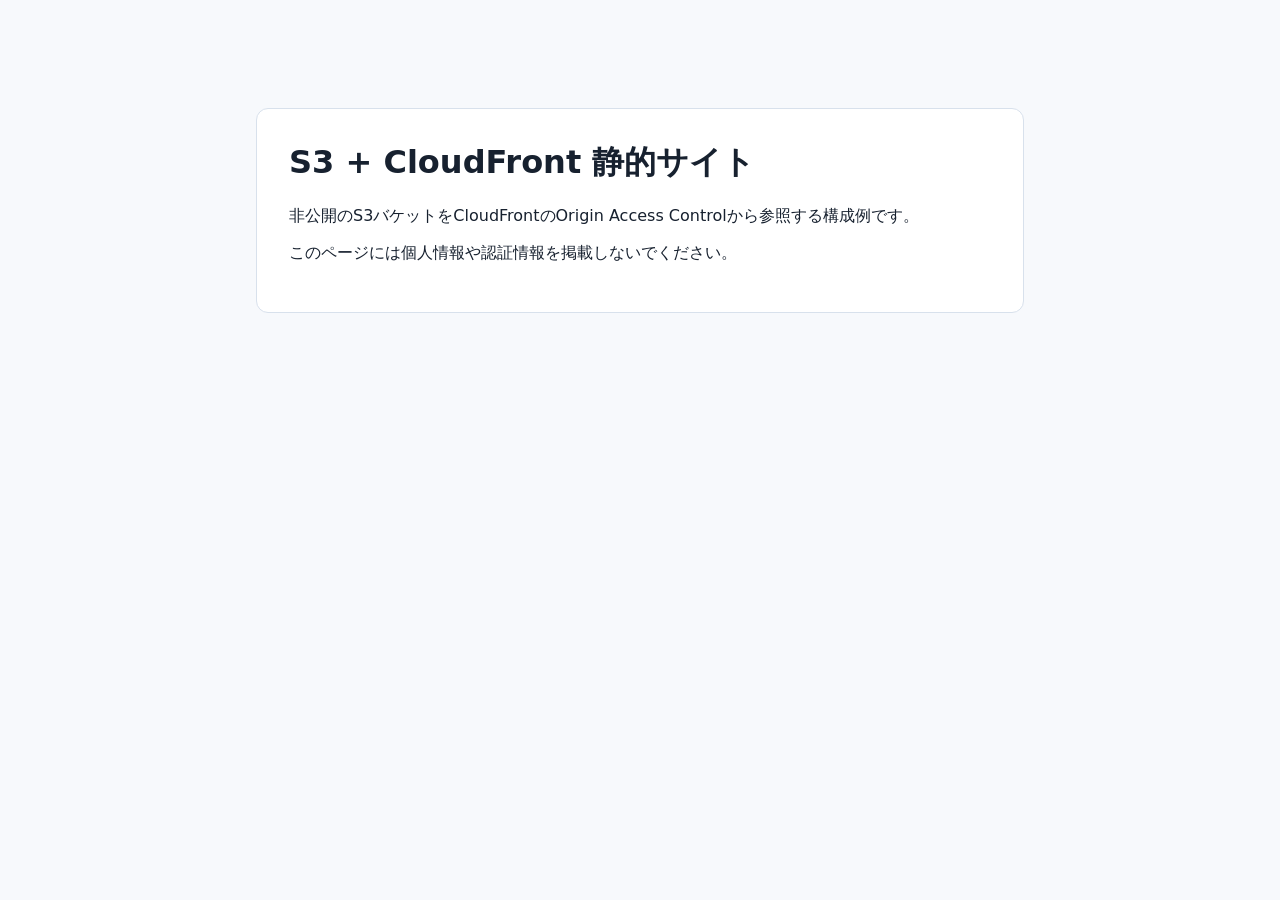
==== site/index.html @ c98c2e05 "Add private S3 and CloudFront OAC CloudFormation site" ====
<!doctype html>
<html lang="ja">
<head>
  <meta charset="utf-8">
  <meta name="viewport" content="width=device-width, initial-scale=1">
  <title>S3 + CloudFront 静的サイト</title>
  <link rel="stylesheet" href="styles.css">
</head>
<body>
  <main>
    <h1>S3 + CloudFront 静的サイト</h1>
    <p>非公開のS3バケットをCloudFrontのOrigin Access Controlから参照する構成例です。</p>
    <p>このページには個人情報や認証情報を掲載しないでください。</p>
  </main>
</body>
</html>
---- site/styles.css ----
:root {
  color-scheme: light;
  font-family: system-ui, -apple-system, "Segoe UI", sans-serif;
  color: #17212f;
  background: #f7f9fc;
}

body {
  margin: 0;
}

main {
  box-sizing: border-box;
  max-width: 48rem;
  margin: 12vh auto;
  padding: 2rem;
  background: #fff;
  border: 1px solid #d8e1ec;
  border-radius: .75rem;
}

h1 {
  margin-top: 0;
}

a {
  color: #075ab4;
}
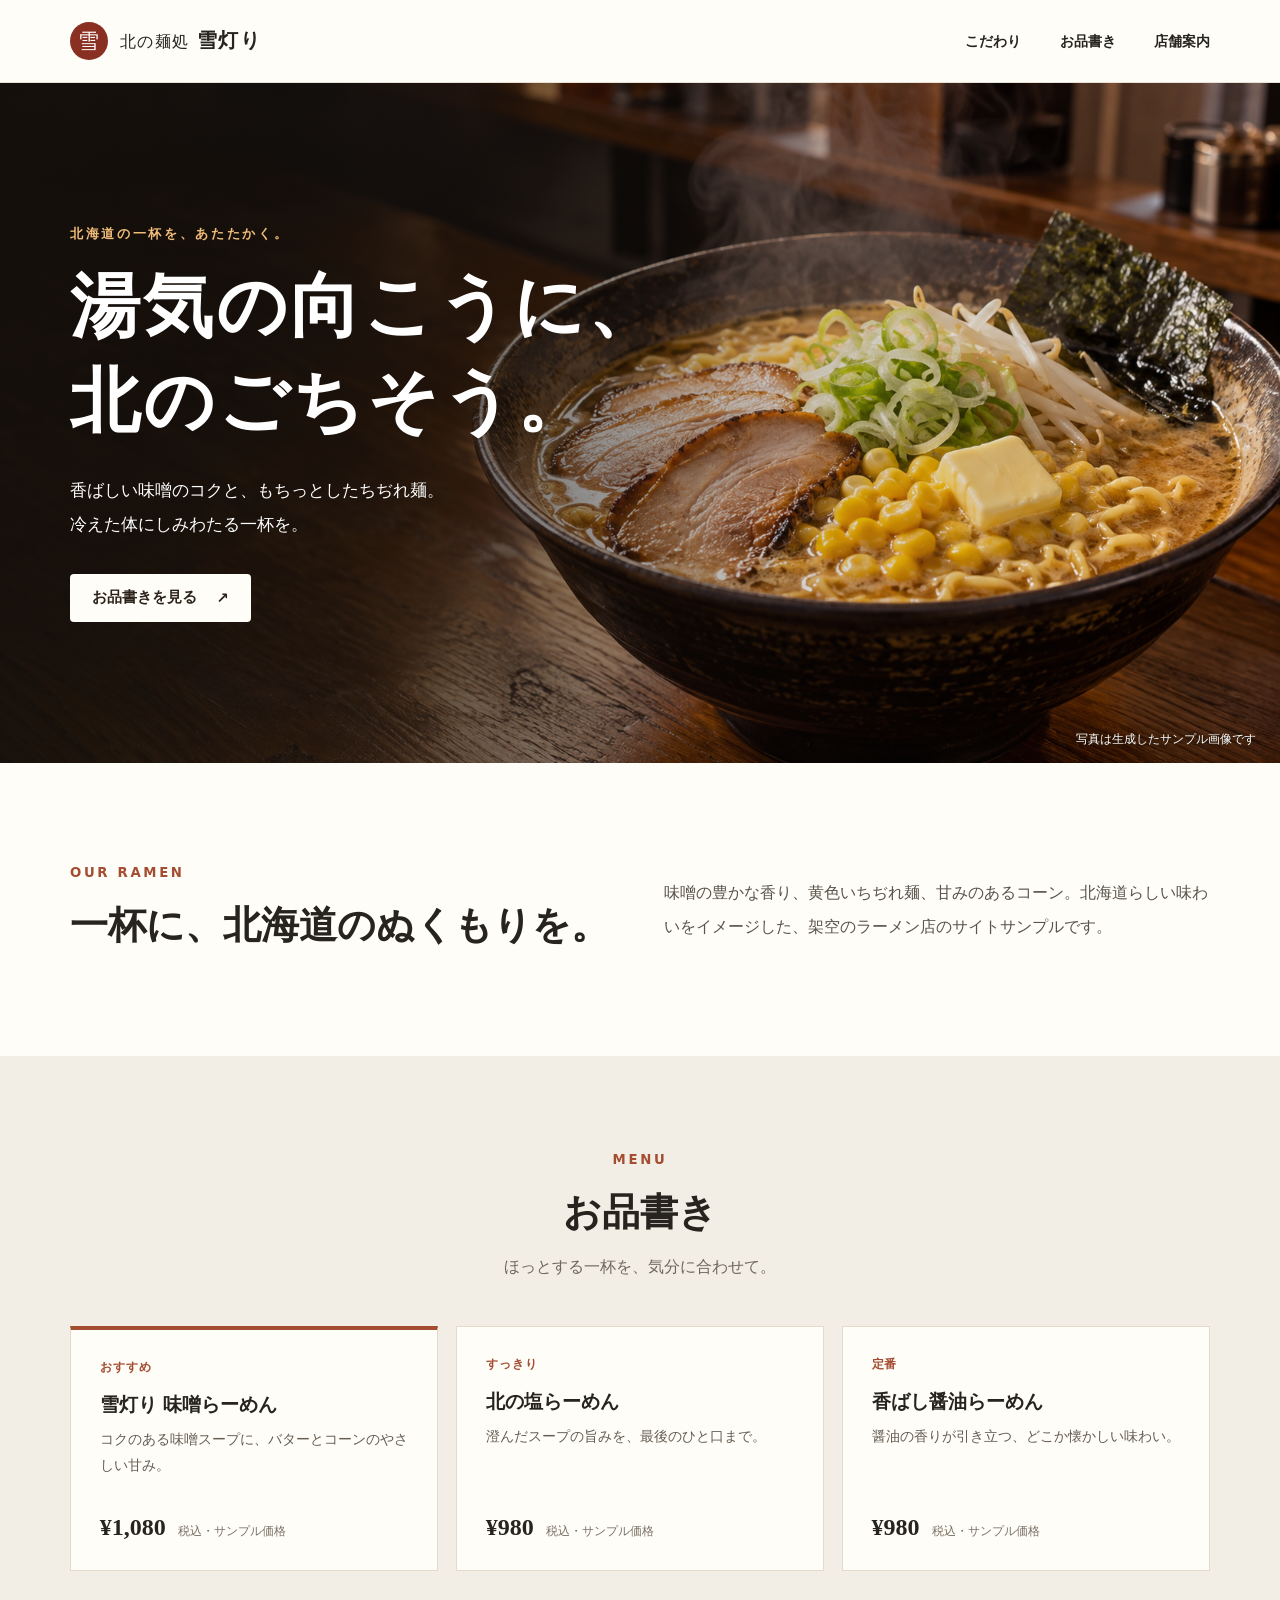
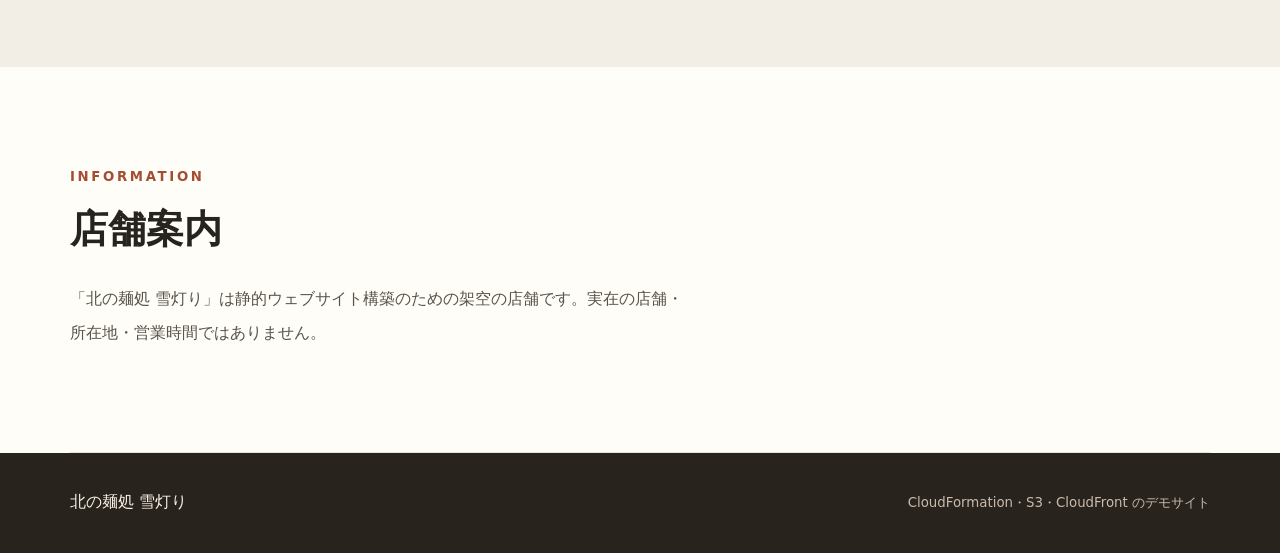
==== commit 62a510d6: "Add Hokkaido ramen sample site and upload guide" ====
--- a/site/index.html
+++ b/site/index.html
@@ -3,14 +3,90 @@
 <head>
   <meta charset="utf-8">
   <meta name="viewport" content="width=device-width, initial-scale=1">
-  <title>S3 + CloudFront 静的サイト</title>
+  <meta name="description" content="北海道の架空のラーメン店を題材にした、S3とCloudFrontの静的サイトサンプルです。">
+  <meta name="robots" content="noindex, nofollow">
+  <title>北の麺処 雪灯り｜北海道ラーメン</title>
   <link rel="stylesheet" href="styles.css">
 </head>
 <body>
-  <main>
-    <h1>S3 + CloudFront 静的サイト</h1>
-    <p>非公開のS3バケットをCloudFrontのOrigin Access Controlから参照する構成例です。</p>
-    <p>このページには個人情報や認証情報を掲載しないでください。</p>
+  <header class="site-header">
+    <div class="header-inner">
+      <a class="brand" href="#top" aria-label="北の麺処 雪灯り トップへ">
+        <span class="brand-mark" aria-hidden="true">雪</span>
+        <span>北の麺処 <strong>雪灯り</strong></span>
+      </a>
+      <nav aria-label="ページ内ナビゲーション">
+        <a href="#about">こだわり</a>
+        <a href="#menu">お品書き</a>
+        <a href="#information">店舗案内</a>
+      </nav>
+    </div>
+  </header>
+
+  <main id="top">
+    <section class="hero" aria-labelledby="hero-title">
+      <img class="hero-image" src="images/hokkaido-miso-ramen.png" alt="湯気の立つ、チャーシューとコーン、バターをのせた味噌ラーメン" fetchpriority="high">
+      <div class="hero-content">
+        <p class="eyebrow">北海道の一杯を、あたたかく。</p>
+        <h1 id="hero-title">湯気の向こうに、<br>北のごちそう。</h1>
+        <p class="hero-copy">香ばしい味噌のコクと、もちっとしたちぢれ麺。<br>冷えた体にしみわたる一杯を。</p>
+        <a class="button" href="#menu">お品書きを見る <span aria-hidden="true">↗</span></a>
+      </div>
+      <p class="hero-caption">写真は生成したサンプル画像です</p>
+    </section>
+
+    <section class="intro section-shell" id="about" aria-labelledby="about-title">
+      <div class="section-heading">
+        <p class="eyebrow">OUR RAMEN</p>
+        <h2 id="about-title">一杯に、北海道のぬくもりを。</h2>
+      </div>
+      <p>味噌の豊かな香り、黄色いちぢれ麺、甘みのあるコーン。北海道らしい味わいをイメージした、架空のラーメン店のサイトサンプルです。</p>
+    </section>
+
+    <section class="menu-section" id="menu" aria-labelledby="menu-title">
+      <div class="section-shell">
+        <div class="section-heading centered">
+          <p class="eyebrow">MENU</p>
+          <h2 id="menu-title">お品書き</h2>
+          <p>ほっとする一杯を、気分に合わせて。</p>
+        </div>
+        <div class="menu-grid">
+          <article class="menu-item featured">
+            <span class="menu-label">おすすめ</span>
+            <h3>雪灯り 味噌らーめん</h3>
+            <p>コクのある味噌スープに、バターとコーンのやさしい甘み。</p>
+            <p class="price">¥1,080 <span>税込・サンプル価格</span></p>
+          </article>
+          <article class="menu-item">
+            <span class="menu-label">すっきり</span>
+            <h3>北の塩らーめん</h3>
+            <p>澄んだスープの旨みを、最後のひと口まで。</p>
+            <p class="price">¥980 <span>税込・サンプル価格</span></p>
+          </article>
+          <article class="menu-item">
+            <span class="menu-label">定番</span>
+            <h3>香ばし醤油らーめん</h3>
+            <p>醤油の香りが引き立つ、どこか懐かしい味わい。</p>
+            <p class="price">¥980 <span>税込・サンプル価格</span></p>
+          </article>
+        </div>
+      </div>
+    </section>
+
+    <section class="information section-shell" id="information" aria-labelledby="information-title">
+      <div class="section-heading">
+        <p class="eyebrow">INFORMATION</p>
+        <h2 id="information-title">店舗案内</h2>
+      </div>
+      <p>「北の麺処 雪灯り」は静的ウェブサイト構築のための架空の店舗です。実在の店舗・所在地・営業時間ではありません。</p>
+    </section>
   </main>
+
+  <footer class="site-footer">
+    <div class="section-shell footer-inner">
+      <span>北の麺処 雪灯り</span>
+      <small>CloudFormation・S3・CloudFront のデモサイト</small>
+    </div>
+  </footer>
 </body>
 </html>
--- a/site/styles.css
+++ b/site/styles.css
@@ -1,28 +1,78 @@
 :root {
   color-scheme: light;
-  font-family: system-ui, -apple-system, "Segoe UI", sans-serif;
-  color: #17212f;
-  background: #f7f9fc;
+  font-family: "Noto Sans JP", "Hiragino Kaku Gothic ProN", "Yu Gothic", system-ui, sans-serif;
+  color: #27241f;
+  background: #fffdf8;
+  scroll-behavior: smooth;
 }
 
-body {
-  margin: 0;
+* { box-sizing: border-box; }
+body { margin: 0; }
+a { color: inherit; }
+img { max-width: 100%; }
+
+.section-shell, .header-inner { width: min(100% - 3rem, 1140px); margin-inline: auto; }
+.site-header { position: relative; z-index: 2; background: #fffdf8; border-bottom: 1px solid #e8e2d5; }
+.header-inner { min-height: 82px; display: flex; align-items: center; justify-content: space-between; gap: 2rem; }
+.brand { display: inline-flex; align-items: center; gap: .7rem; text-decoration: none; font-size: 1rem; letter-spacing: .1em; white-space: nowrap; }
+.brand strong { font-size: 1.22rem; }
+.brand-mark { display: grid; place-items: center; width: 2.4rem; height: 2.4rem; border-radius: 50%; background: #8a3022; color: #fff; font-family: serif; font-size: 1.3rem; }
+nav { display: flex; flex-wrap: wrap; gap: clamp(1rem, 3vw, 2.5rem); }
+nav a { font-size: .88rem; font-weight: 700; text-decoration: none; }
+nav a:hover, nav a:focus-visible { color: #a34a2d; text-decoration: underline; text-underline-offset: .35em; }
+
+.hero { position: relative; min-height: min(680px, 72vw); display: flex; align-items: center; overflow: hidden; background: #211912; color: #fff; }
+.hero::before { content: ""; position: absolute; z-index: 1; inset: 0; background: linear-gradient(90deg, rgba(20, 15, 11, .93) 0%, rgba(20, 15, 11, .74) 29%, rgba(20, 15, 11, .18) 63%, rgba(20, 15, 11, 0) 100%); }
+.hero-image { position: absolute; inset: 0; width: 100%; height: 100%; object-fit: cover; object-position: 60% center; }
+.hero-content { position: relative; z-index: 1; width: min(100% - 3rem, 1140px); margin: 5rem auto; }
+.eyebrow { margin: 0 0 1rem; color: #a44d31; font-size: .83rem; font-weight: 800; letter-spacing: .2em; text-transform: uppercase; }
+.hero .eyebrow { color: #f2bd79; }
+h1, h2, h3, p { overflow-wrap: anywhere; }
+h1 { margin: 0; font-size: clamp(2.4rem, 5.5vw, 4.6rem); line-height: 1.35; letter-spacing: .04em; }
+.hero-copy { margin: 1.5rem 0 2rem; line-height: 2; font-size: clamp(.93rem, 1.5vw, 1.08rem); }
+.button { display: inline-flex; align-items: center; gap: 1.25rem; padding: .9rem 1.35rem; background: #fffdf8; color: #2b2119; border-radius: 4px; font-size: .92rem; font-weight: 800; text-decoration: none; transition: background .2s, transform .2s; }
+.button:hover, .button:focus-visible { background: #f6d7aa; transform: translateY(-2px); }
+.hero-caption { position: absolute; z-index: 1; right: 1.5rem; bottom: 1rem; margin: 0; font-size: .72rem; color: #fff; text-shadow: 0 1px 3px #22190f; }
+
+.intro, .information { padding-block: clamp(4rem, 8vw, 7rem); }
+.intro { display: grid; grid-template-columns: 1fr 1fr; align-items: center; gap: 3rem; }
+.section-heading h2 { margin: 0; font-size: clamp(1.7rem, 3vw, 2.4rem); line-height: 1.5; }
+.intro > p, .information > p { max-width: 39rem; margin: 0; color: #595349; line-height: 2.1; }
+
+.menu-section { padding-block: clamp(4rem, 8vw, 6rem); background: #f3eee5; }
+.centered { text-align: center; }
+.centered > p:last-child { margin: 1rem 0 0; color: #6f675d; }
+.menu-grid { display: grid; grid-template-columns: repeat(3, minmax(0, 1fr)); gap: 1.1rem; margin-top: 3rem; }
+.menu-item { display: flex; flex-direction: column; min-height: 245px; padding: 1.8rem; background: #fffdf8; border: 1px solid #e5dac8; }
+.menu-item.featured { border-top: 4px solid #a44d31; }
+.menu-label { align-self: flex-start; color: #a44d31; font-size: .76rem; font-weight: 800; letter-spacing: .08em; }
+.menu-item h3 { margin: 1rem 0 .6rem; font-size: 1.2rem; }
+.menu-item > p:not(.price) { margin: 0; color: #655d52; font-size: .9rem; line-height: 1.8; }
+.price { margin: auto 0 0; padding-top: 1.3rem; font-family: Georgia, serif; font-size: 1.5rem; font-weight: 700; }
+.price span { margin-left: .4rem; font-family: inherit; color: #7b7165; font-size: .72rem; font-weight: 400; }
+
+.information { border-bottom: 1px solid #e8e2d5; }
+.information > p { margin-top: 1.5rem; }
+.site-footer { background: #29231d; color: #f9f1e6; }
+.footer-inner { min-height: 100px; display: flex; align-items: center; justify-content: space-between; gap: 1rem; }
+.site-footer small { color: #c9bbab; }
+
+.error-page { min-height: 100vh; display: grid; place-items: center; padding: 2rem; }
+.error-card { width: min(100%, 36rem); padding: 3rem; border: 1px solid #e5dac8; background: #fff; }
+.error-card h1 { font-size: 2rem; }
+.error-card p { line-height: 1.8; }
+.error-card a { color: #8a3022; font-weight: 700; }
+
+@media (max-width: 760px) {
+  .header-inner { min-height: 74px; flex-wrap: wrap; justify-content: center; padding-block: .75rem; gap: .7rem; }
+  nav { justify-content: center; width: 100%; gap: 1.2rem; }
+  .hero { min-height: 620px; align-items: flex-end; }
+  .hero::before { background: linear-gradient(0deg, rgba(20, 15, 11, .95) 0%, rgba(20, 15, 11, .6) 48%, rgba(20, 15, 11, .08) 100%); }
+  .hero-image { object-position: 63% center; }
+  .hero-content { margin: 0 auto 4rem; }
+  .hero-caption { right: 1rem; bottom: .7rem; }
+  .intro { grid-template-columns: 1fr; gap: 1rem; }
+  .menu-grid { grid-template-columns: 1fr; }
+  .menu-item { min-height: 210px; }
+  .footer-inner { flex-direction: column; justify-content: center; text-align: center; padding-block: 1.5rem; }
 }
-
-main {
-  box-sizing: border-box;
-  max-width: 48rem;
-  margin: 12vh auto;
-  padding: 2rem;
-  background: #fff;
-  border: 1px solid #d8e1ec;
-  border-radius: .75rem;
-}
-
-h1 {
-  margin-top: 0;
-}
-
-a {
-  color: #075ab4;
-}
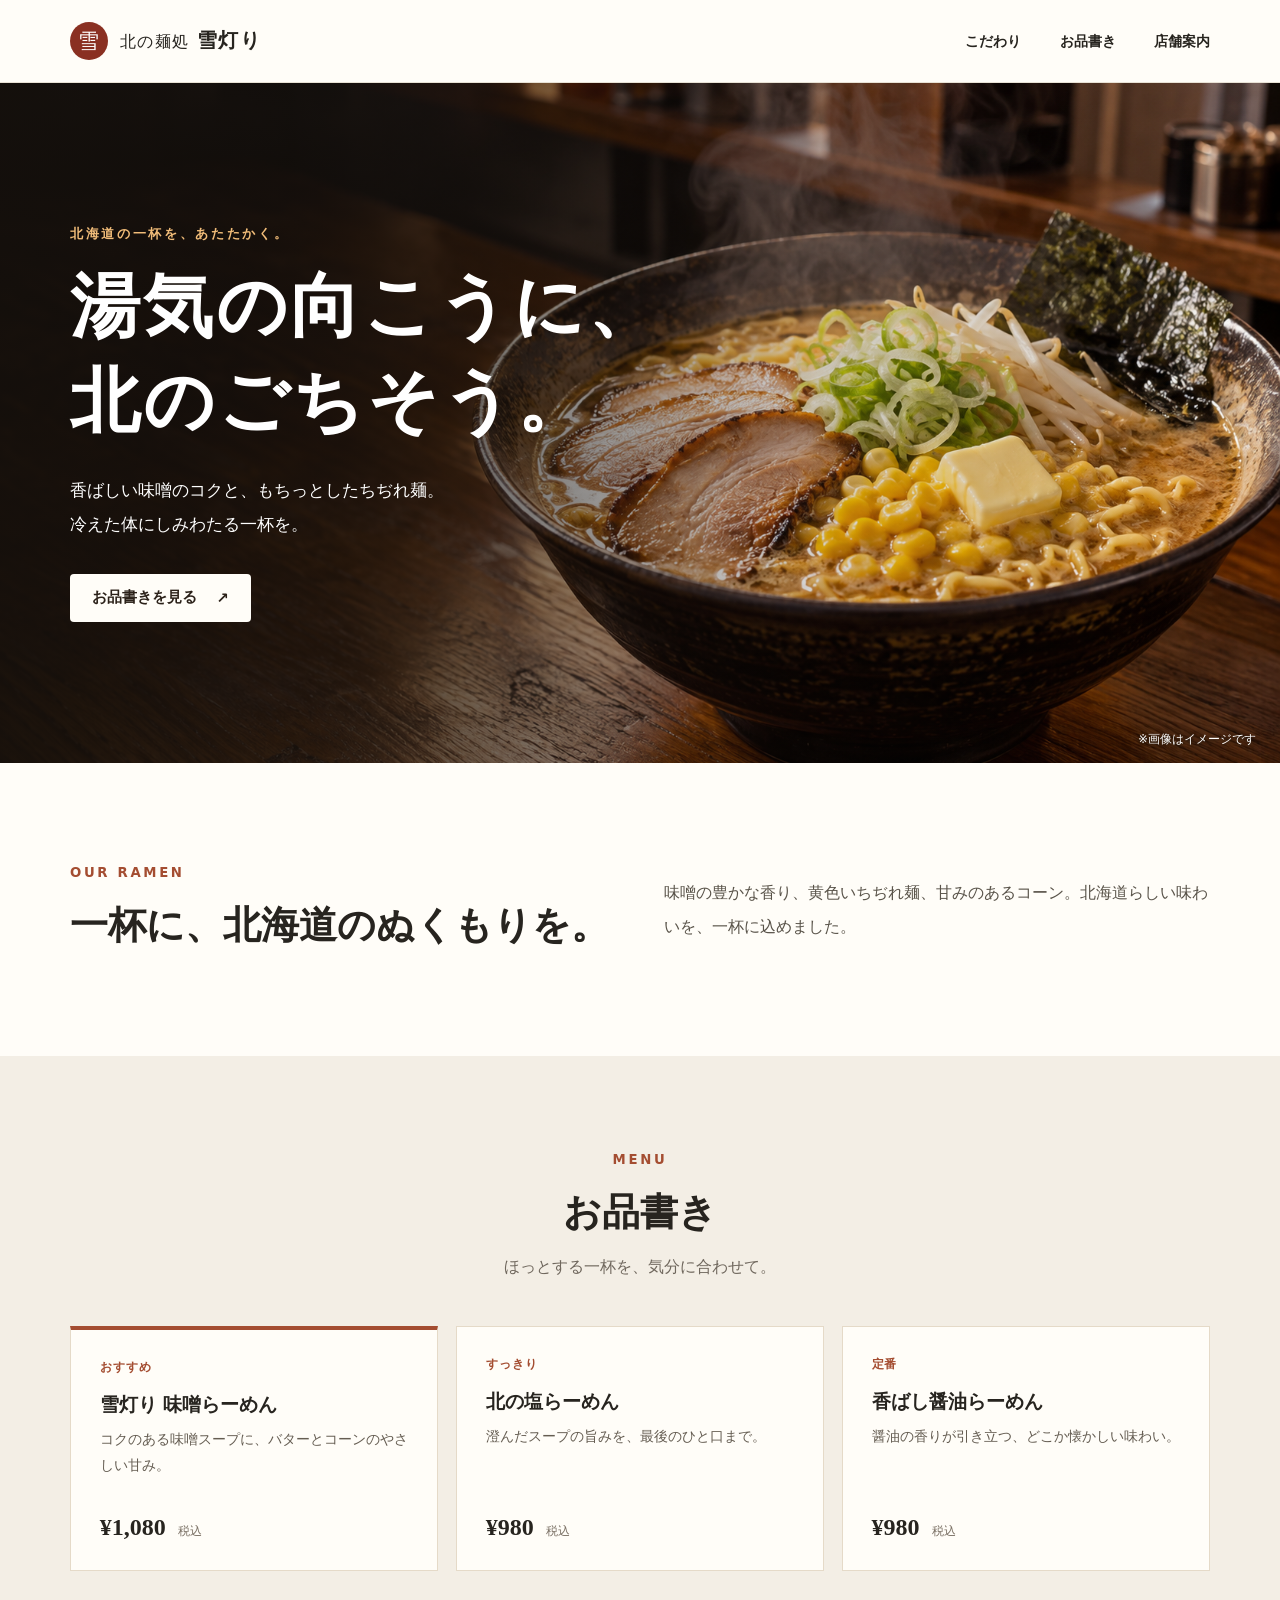
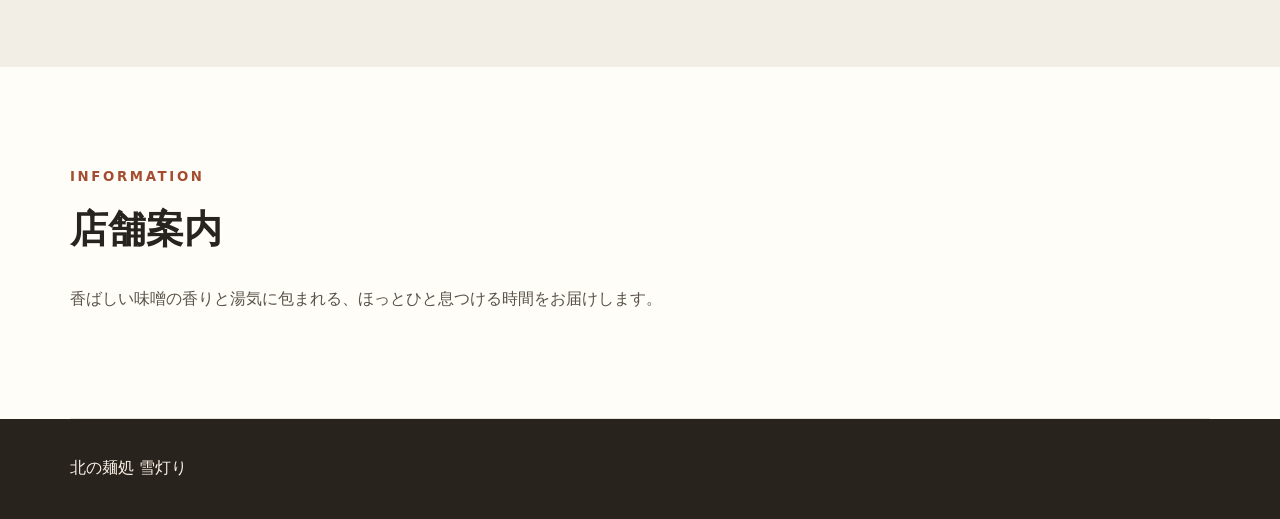
==== commit 8c8d4428: "Rename static site repository references and polish demo page" ====
--- a/site/index.html
+++ b/site/index.html
@@ -3,7 +3,7 @@
 <head>
   <meta charset="utf-8">
   <meta name="viewport" content="width=device-width, initial-scale=1">
-  <meta name="description" content="北海道の架空のラーメン店を題材にした、S3とCloudFrontの静的サイトサンプルです。">
+  <meta name="description" content="北の麺処 雪灯り。香ばしい味噌とちぢれ麺を楽しむ、北海道ラーメンのトップページ。">
   <meta name="robots" content="noindex, nofollow">
   <title>北の麺処 雪灯り｜北海道ラーメン</title>
   <link rel="stylesheet" href="styles.css">
@@ -32,7 +32,7 @@
         <p class="hero-copy">香ばしい味噌のコクと、もちっとしたちぢれ麺。<br>冷えた体にしみわたる一杯を。</p>
         <a class="button" href="#menu">お品書きを見る <span aria-hidden="true">↗</span></a>
       </div>
-      <p class="hero-caption">写真は生成したサンプル画像です</p>
+      <p class="hero-caption">※画像はイメージです</p>
     </section>
 
     <section class="intro section-shell" id="about" aria-labelledby="about-title">
@@ -40,7 +40,7 @@
         <p class="eyebrow">OUR RAMEN</p>
         <h2 id="about-title">一杯に、北海道のぬくもりを。</h2>
       </div>
-      <p>味噌の豊かな香り、黄色いちぢれ麺、甘みのあるコーン。北海道らしい味わいをイメージした、架空のラーメン店のサイトサンプルです。</p>
+      <p>味噌の豊かな香り、黄色いちぢれ麺、甘みのあるコーン。北海道らしい味わいを、一杯に込めました。</p>
     </section>
 
     <section class="menu-section" id="menu" aria-labelledby="menu-title">
@@ -55,19 +55,19 @@
             <span class="menu-label">おすすめ</span>
             <h3>雪灯り 味噌らーめん</h3>
             <p>コクのある味噌スープに、バターとコーンのやさしい甘み。</p>
-            <p class="price">¥1,080 <span>税込・サンプル価格</span></p>
+            <p class="price">¥1,080 <span>税込</span></p>
           </article>
           <article class="menu-item">
             <span class="menu-label">すっきり</span>
             <h3>北の塩らーめん</h3>
             <p>澄んだスープの旨みを、最後のひと口まで。</p>
-            <p class="price">¥980 <span>税込・サンプル価格</span></p>
+            <p class="price">¥980 <span>税込</span></p>
           </article>
           <article class="menu-item">
             <span class="menu-label">定番</span>
             <h3>香ばし醤油らーめん</h3>
             <p>醤油の香りが引き立つ、どこか懐かしい味わい。</p>
-            <p class="price">¥980 <span>税込・サンプル価格</span></p>
+            <p class="price">¥980 <span>税込</span></p>
           </article>
         </div>
       </div>
@@ -78,14 +78,13 @@
         <p class="eyebrow">INFORMATION</p>
         <h2 id="information-title">店舗案内</h2>
       </div>
-      <p>「北の麺処 雪灯り」は静的ウェブサイト構築のための架空の店舗です。実在の店舗・所在地・営業時間ではありません。</p>
+      <p>香ばしい味噌の香りと湯気に包まれる、ほっとひと息つける時間をお届けします。</p>
     </section>
   </main>
 
   <footer class="site-footer">
     <div class="section-shell footer-inner">
       <span>北の麺処 雪灯り</span>
-      <small>CloudFormation・S3・CloudFront のデモサイト</small>
     </div>
   </footer>
 </body>
--- a/site/styles.css
+++ b/site/styles.css
@@ -55,7 +55,6 @@
 .information > p { margin-top: 1.5rem; }
 .site-footer { background: #29231d; color: #f9f1e6; }
 .footer-inner { min-height: 100px; display: flex; align-items: center; justify-content: space-between; gap: 1rem; }
-.site-footer small { color: #c9bbab; }
 
 .error-page { min-height: 100vh; display: grid; place-items: center; padding: 2rem; }
 .error-card { width: min(100%, 36rem); padding: 3rem; border: 1px solid #e5dac8; background: #fff; }
